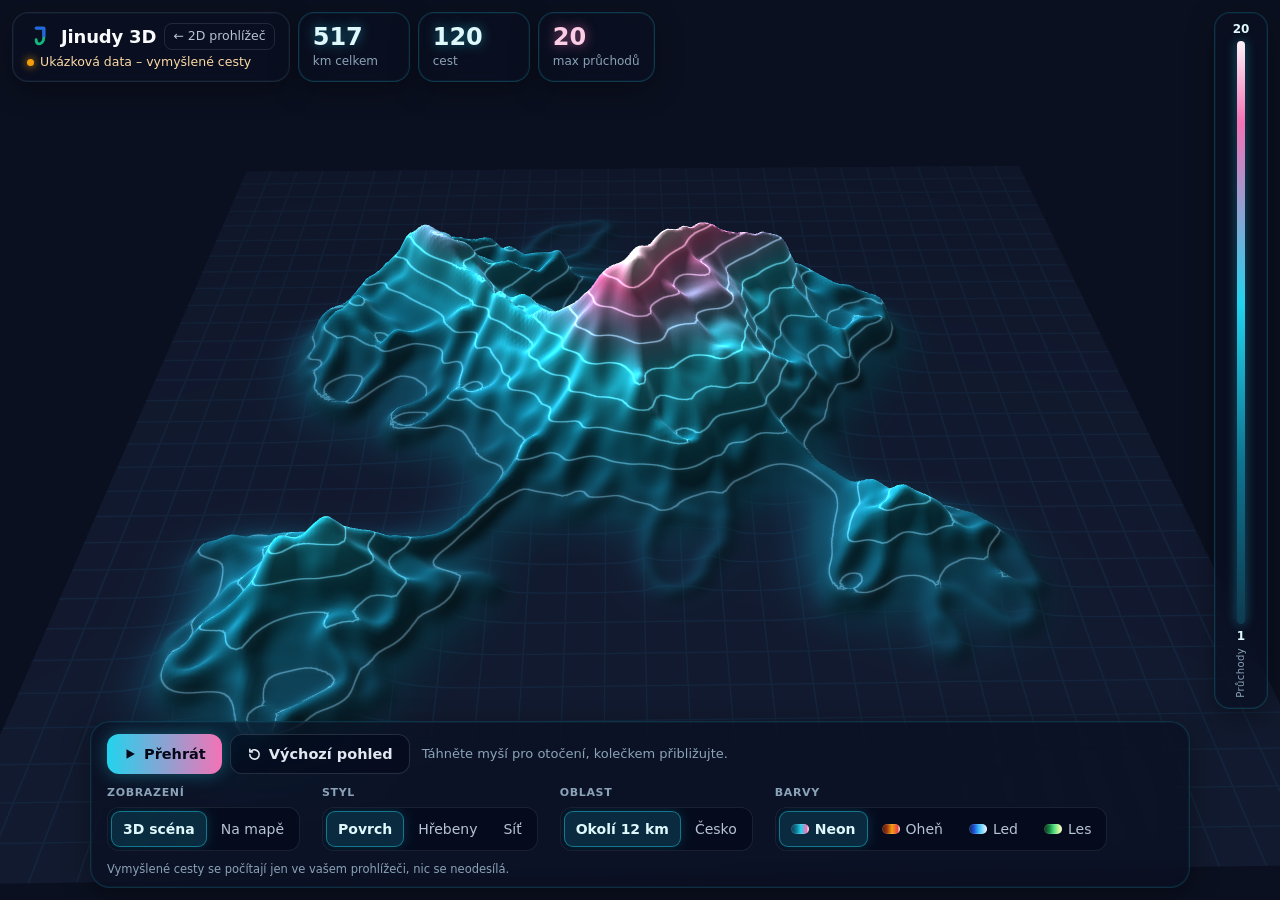
==== jinudy/3d/index.html @ 3bb47b7f "Jinudy 3D demo under /jinudy/3d/ (build from 3d-mountains 1912893)" ====
<!doctype html>
<html lang="cs">
  <head>
    <meta charset="UTF-8" />
    <meta name="viewport" content="width=device-width, initial-scale=1, viewport-fit=cover" />
    <meta name="referrer" content="no-referrer" />
    <!-- Only the page itself and the basemap of "Na mapě" (OpenFreeMap: style, tiles, sprites,
         fonts). The map worker is a file of the page; blob: is allowed for it as MapLibre's
         fallback. The data are generated in the page, nothing else is fetched or sent. -->
    <meta
      http-equiv="Content-Security-Policy"
      content="default-src 'none'; script-src 'self'; style-src 'self'; worker-src 'self' blob:; child-src 'self' blob:; img-src 'self' blob: data: https://tiles.openfreemap.org; connect-src 'self' blob: data: https://tiles.openfreemap.org; font-src 'self' data:; manifest-src 'self'; base-uri 'none'; form-action 'none'; object-src 'none'"
    />
    <meta name="description" content="Jinudy 3D: cesty jako datové pohoří – ukázka na vymyšlených cestách. Nic se neodesílá." />
    <meta name="robots" content="noindex" />
    <meta name="theme-color" content="#0b1020" />
    <link rel="icon" type="image/svg+xml" href="./assets/jinudy-mark-BnUxFgGj.svg" />
    <link rel="icon" type="image/png" sizes="32x32" href="./assets/jinudy-icon-32-CSOcz41V.png" />
    <link rel="apple-touch-icon" sizes="180x180" href="./assets/jinudy-apple-touch-icon-DQzBj3T3.png" />
    <title>Jinudy 3D – datové pohoří (ukázka)</title>
    <script type="module" crossorigin src="./assets/web3d-3YBXiS_0.js"></script>
    <link rel="stylesheet" crossorigin href="./assets/web3d-DH39uJz6.css">
  </head>
  <body>
    <div id="app"></div>
  </body>
</html>
---- jinudy/3d/assets/web3d-DH39uJz6.css ----
:root{--lightningcss-light: ;--lightningcss-dark:initial;color-scheme:dark;--w-font:-apple-system, BlinkMacSystemFont, "SF Pro Text", "Segoe UI", Roboto, system-ui, sans-serif;--w-num:ui-rounded, -apple-system, "SF Pro Rounded", "Segoe UI", system-ui, sans-serif;--w-text:#e2e8f0;--w-text-2:#b6c3d4;--w-muted:#8ba3b8;--w-glass:#0b10209e;--w-glass-line:#94a3b829;--safe-top:env(safe-area-inset-top,0px);--safe-bottom:env(safe-area-inset-bottom,0px);--safe-left:env(safe-area-inset-left,0px);--safe-right:env(safe-area-inset-right,0px)}*,:before,:after{box-sizing:border-box}html,body{overscroll-behavior:none;background:#0b1020;height:100%;margin:0;overflow:hidden}body{font:15px/1.35 var(--w-font);color:var(--w-text);-webkit-font-smoothing:antialiased;-webkit-text-size-adjust:100%;-moz-text-size-adjust:100%;text-size-adjust:100%;-webkit-tap-highlight-color:transparent}#app{height:100dvh;position:fixed;inset:0;overflow:hidden}button{font:inherit;color:inherit}a{color:inherit}.maplibregl-ctrl-bottom-right .maplibregl-ctrl-attrib{display:none}.seg-group[data-v-d39c70c4]{flex-direction:column;gap:6px;min-width:0;display:flex}.seg-group.off[data-v-d39c70c4]{opacity:.45}.seg-label[data-v-d39c70c4]{letter-spacing:.06em;text-transform:uppercase;color:var(--w-muted);font-size:11px;font-weight:600}.seg[data-v-d39c70c4]{scrollbar-width:none;background:#0206178c;border:1px solid #94a3b824;border-radius:12px;gap:2px;min-width:0;padding:3px;display:flex;overflow-x:auto}.seg[data-v-d39c70c4]::-webkit-scrollbar{display:none}.seg-btn[data-v-d39c70c4]{min-height:36px;color:var(--w-text-2);font:500 14px/1 var(--w-font);white-space:nowrap;cursor:pointer;background:0 0;border:0;border-radius:9px;flex:1 0 auto;justify-content:center;align-items:center;gap:6px;padding:0 12px;transition:background-color .15s,color .15s,box-shadow .15s;display:inline-flex}.seg-btn[data-v-d39c70c4]:hover:not(:disabled):not(.on){color:var(--w-text);background:#94a3b81a}.seg-btn.on[data-v-d39c70c4]{background:rgb(var(--p-glow-rgb) / .16);color:var(--p-text);box-shadow:0 0 0 1px rgb(var(--p-glow-rgb) / .45) inset, 0 0 14px rgb(var(--p-glow-rgb) / .18);font-weight:650}.seg-btn[data-v-d39c70c4]:focus-visible{outline:2px solid rgb(var(--p-glow-rgb) / .9);outline-offset:1px}.seg-btn[data-v-d39c70c4]:disabled{cursor:default}.swatch[data-v-d39c70c4]{border-radius:5px;width:18px;height:10px;box-shadow:inset 0 0 0 1px #ffffff1f}@media (prefers-reduced-motion:reduce){.seg-btn[data-v-d39c70c4]{transition:none}}.w3d[data-v-5d5a7fbb]{background:var(--p-bg);position:absolute;inset:0}.stage[data-v-5d5a7fbb]{position:absolute;inset:0}.scene[data-v-5d5a7fbb]{touch-action:none;outline:none;width:100%;height:100%;display:block}.maphost[data-v-5d5a7fbb]{position:absolute;inset:0;overflow:hidden}.glass[data-v-5d5a7fbb]{background:var(--w-glass);border:1px solid var(--w-glass-line);-webkit-backdrop-filter:blur(14px)saturate(1.2);backdrop-filter:blur(14px)saturate(1.2);box-shadow:0 8px 28px #00000059, 0 0 0 1px rgb(var(--p-glow-rgb) / .05) inset}.top[data-v-5d5a7fbb]{top:calc(var(--safe-top) + 12px);left:calc(var(--safe-left) + 12px);right:calc(var(--safe-right) + 76px);pointer-events:none;flex-wrap:wrap;align-items:stretch;gap:8px;display:flex;position:absolute}.top[data-v-5d5a7fbb]>*{pointer-events:auto}.brand[data-v-5d5a7fbb]{border-radius:16px;flex-direction:column;justify-content:center;gap:4px;padding:10px 14px;display:flex}.brand-row[data-v-5d5a7fbb]{align-items:center;gap:8px;display:flex}.logo[data-v-5d5a7fbb]{border-radius:7px;width:26px;height:26px}h1[data-v-5d5a7fbb]{font:700 18px/1.1 var(--w-font);letter-spacing:-.01em;color:#f8fafc;margin:0}.back[data-v-5d5a7fbb]{color:var(--w-text-2);white-space:nowrap;border:1px solid #94a3b82e;border-radius:8px;margin-left:auto;padding:4px 8px;font-size:12.5px;text-decoration:none}.back[data-v-5d5a7fbb]:hover{color:var(--p-text);border-color:rgb(var(--p-glow-rgb) / .5)}.back[data-v-5d5a7fbb]:focus-visible{outline:2px solid rgb(var(--p-glow-rgb) / .9);outline-offset:2px}.badge[data-v-5d5a7fbb]{color:#fcd9a5;align-items:center;gap:6px;margin:0;font-size:12.5px;display:flex}.dot[data-v-5d5a7fbb]{background:#f59e0b;border-radius:50%;flex:none;width:7px;height:7px;box-shadow:0 0 8px #f59e0b}.kpis[data-v-5d5a7fbb]{gap:8px;display:flex}.kpi[data-v-5d5a7fbb]{border-color:rgb(var(--p-glow-rgb) / .22);border-radius:16px;flex-direction:column;justify-content:center;gap:3px;min-width:112px;padding:10px 14px;display:flex}.kpi-v[data-v-5d5a7fbb]{font:650 24px/1.05 var(--w-num);color:var(--p-text);font-variant-numeric:tabular-nums;text-shadow:0 0 12px rgb(var(--p-glow-rgb) / .5)}.kpi-v.hot[data-v-5d5a7fbb]{color:var(--p-hot-text);text-shadow:0 0 12px rgb(var(--p-hot-rgb) / .6)}.kpi-l[data-v-5d5a7fbb]{color:var(--w-muted);white-space:nowrap;font-size:12px}.legend[data-v-5d5a7fbb]{top:calc(var(--safe-top) + 12px);right:calc(var(--safe-right) + 12px);bottom:calc(var(--panel-h) + var(--safe-bottom) + 24px);border-color:rgb(var(--p-glow-rgb) / .2);pointer-events:none;border-radius:16px;flex-direction:column;align-items:center;gap:6px;width:54px;padding:10px 0;display:flex;position:absolute}.legend-v[data-v-5d5a7fbb]{font:650 12px/1 var(--w-num);color:var(--p-text);font-variant-numeric:tabular-nums}.legend-bar[data-v-5d5a7fbb]{background:var(--p-legend);width:8px;min-height:40px;box-shadow:0 0 12px rgb(var(--p-glow-rgb) / .4);border-radius:4px;flex:1}.legend-t[data-v-5d5a7fbb]{color:var(--w-muted);letter-spacing:.04em;writing-mode:vertical-rl;font-size:10px;transform:rotate(180deg)}.toast[data-v-5d5a7fbb]{max-width:min(420px,100% - 32px);color:var(--w-text);border-radius:14px;align-items:center;gap:10px;padding:12px 18px;font-size:14px;display:flex;position:absolute;top:45%;left:50%;transform:translate(-50%,-50%)}.spinner[data-v-5d5a7fbb]{border:2px solid rgb(var(--p-glow-rgb) / .25);border-top-color:rgb(var(--p-glow-rgb) / .95);border-radius:50%;flex:none;width:16px;height:16px;animation:.8s linear infinite spin-5d5a7fbb}@keyframes spin-5d5a7fbb{to{transform:rotate(360deg)}}.panel[data-v-5d5a7fbb]{left:0;right:0;bottom:calc(var(--safe-bottom) + 12px);width:min(1100px, calc(100% - 24px - var(--safe-left) - var(--safe-right)));border-color:rgb(var(--p-glow-rgb) / .16);border-radius:20px;margin-inline:auto;padding:12px 16px 10px;position:absolute}.panel-head[data-v-5d5a7fbb]{align-items:center;gap:8px;display:flex}.play[data-v-5d5a7fbb],.ghost[data-v-5d5a7fbb],.toggle[data-v-5d5a7fbb]{cursor:pointer;min-height:40px;font:650 14.5px/1 var(--w-font);white-space:nowrap;border-radius:12px;align-items:center;gap:7px;padding:0 16px;display:inline-flex}.play[data-v-5d5a7fbb]{background:var(--p-button);color:#050816;box-shadow:0 0 18px rgb(var(--p-glow-rgb) / .35);border:0}.ghost[data-v-5d5a7fbb],.toggle[data-v-5d5a7fbb]{color:var(--w-text);background:#02061773;border:1px solid #94a3b838;font-weight:550}.ghost[data-v-5d5a7fbb]:hover:not(:disabled),.toggle[data-v-5d5a7fbb]:hover{border-color:rgb(var(--p-glow-rgb) / .5)}.play[data-v-5d5a7fbb]:disabled,.ghost[data-v-5d5a7fbb]:disabled{opacity:.5;cursor:default}.play[data-v-5d5a7fbb]:focus-visible,.ghost[data-v-5d5a7fbb]:focus-visible,.toggle[data-v-5d5a7fbb]:focus-visible{outline:2px solid rgb(var(--p-glow-rgb) / .9);outline-offset:2px}.play svg[data-v-5d5a7fbb]{fill:currentColor;width:14px;height:14px}.ghost svg[data-v-5d5a7fbb],.toggle svg[data-v-5d5a7fbb]{fill:none;stroke:currentColor;stroke-width:1.7px;stroke-linecap:round;stroke-linejoin:round;width:15px;height:15px}.toggle[data-v-5d5a7fbb]{margin-left:auto;display:none}.toggle svg[data-v-5d5a7fbb]{transition:transform .2s;transform:rotate(180deg)}.toggle svg.flip[data-v-5d5a7fbb]{transform:none}.hint[data-v-5d5a7fbb]{min-width:0;color:var(--w-muted);text-overflow:ellipsis;white-space:nowrap;flex:1;padding-left:4px;font-size:13px;overflow:hidden}.panel-body[data-v-5d5a7fbb]{flex-wrap:wrap;gap:12px 22px;margin-top:12px;display:flex}.credits[data-v-5d5a7fbb]{color:var(--w-muted);margin:10px 0 0;font-size:11.5px;line-height:1.4}.credits a[data-v-5d5a7fbb]{color:var(--w-text-2);text-underline-offset:2px;-webkit-text-decoration:underline #94a3b866;text-decoration:underline #94a3b866}.credits a[data-v-5d5a7fbb]:hover{color:var(--p-text)}.sep[data-v-5d5a7fbb]{margin:0 4px}@media (width<=699px){.top[data-v-5d5a7fbb]{right:calc(var(--safe-right) + 70px);left:calc(var(--safe-left) + 10px);top:calc(var(--safe-top) + 10px);gap:6px}.brand[data-v-5d5a7fbb]{border-radius:14px;flex:100%;padding:8px 10px}h1[data-v-5d5a7fbb]{font-size:16px}.logo[data-v-5d5a7fbb]{width:22px;height:22px}.badge[data-v-5d5a7fbb]{font-size:11.5px}.kpis[data-v-5d5a7fbb]{flex:100%;gap:6px}.kpi[data-v-5d5a7fbb]{border-radius:13px;flex:1 1 0;min-width:0;padding:7px 9px}.kpi-v[data-v-5d5a7fbb]{font-size:19px}.kpi-l[data-v-5d5a7fbb]{font-size:10.5px}.legend[data-v-5d5a7fbb]{top:calc(var(--safe-top) + 10px);right:calc(var(--safe-right) + 10px);width:50px;bottom:calc(var(--panel-h) + var(--safe-bottom) + 20px)}.panel[data-v-5d5a7fbb]{bottom:calc(var(--safe-bottom) + 10px);width:calc(100% - 20px - var(--safe-left) - var(--safe-right));border-radius:18px;padding:10px 10px 8px}.hint[data-v-5d5a7fbb]{display:none}.toggle[data-v-5d5a7fbb]{padding:0 12px;display:inline-flex}.play[data-v-5d5a7fbb]{padding:0 14px}.ghost[data-v-5d5a7fbb]{padding:0 12px}.ghost .lbl[data-v-5d5a7fbb]{display:none}.panel-body[data-v-5d5a7fbb]{flex-flow:column;gap:10px;max-height:44dvh;overflow-y:auto}.panel.closed .panel-body[data-v-5d5a7fbb]{display:none}.credits[data-v-5d5a7fbb]{margin-top:8px;font-size:10.5px}}@media (prefers-reduced-motion:reduce){.spinner[data-v-5d5a7fbb]{animation-duration:2.4s}.toggle svg[data-v-5d5a7fbb]{transition:none}}
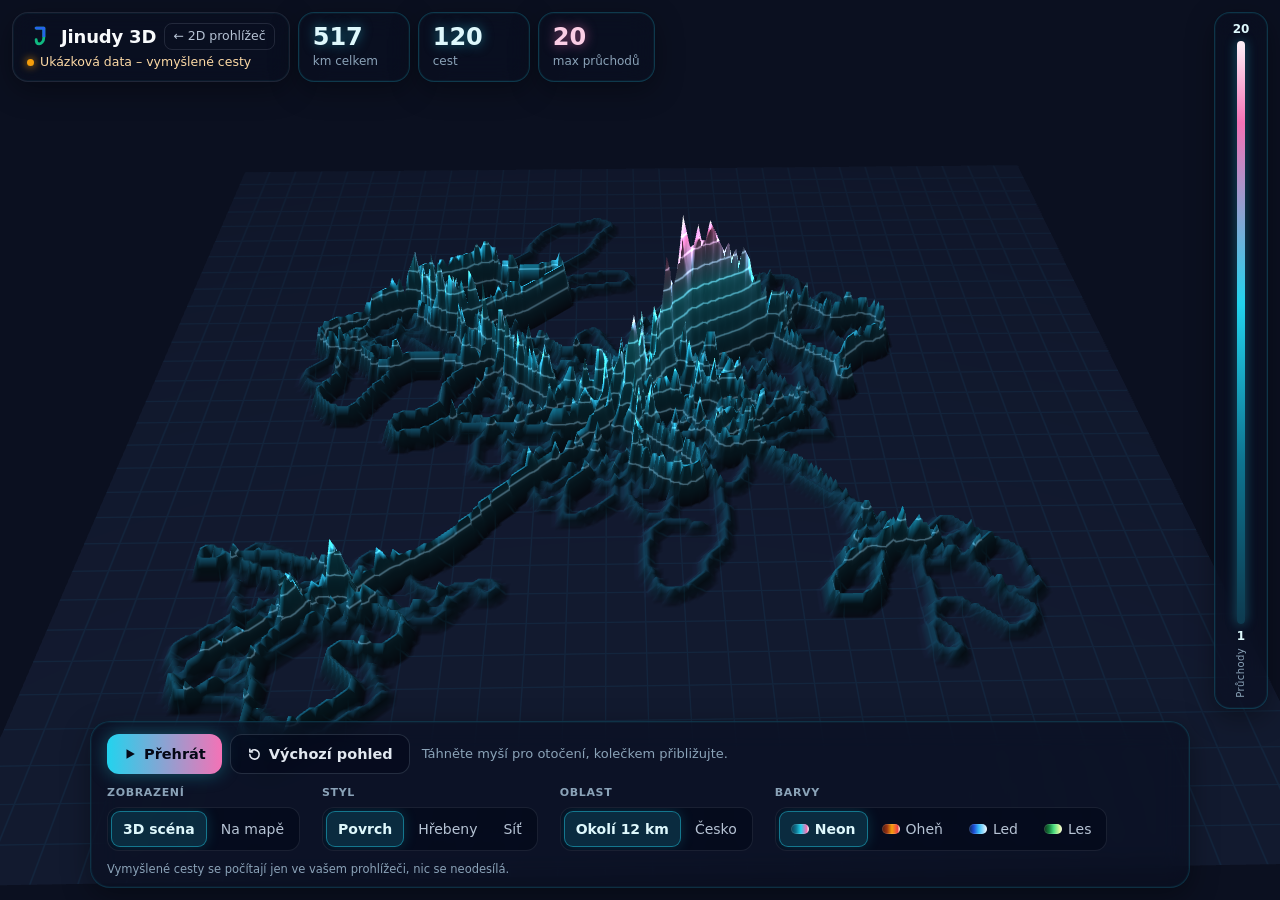
==== commit 74c7b58a: "3D demo: exact mountains – height = number of trips through the place (jinudy a4f891c)" ====
--- a/jinudy/3d/index.html
+++ b/jinudy/3d/index.html
@@ -18,7 +18,7 @@
     <link rel="icon" type="image/png" sizes="32x32" href="./assets/jinudy-icon-32-CSOcz41V.png" />
     <link rel="apple-touch-icon" sizes="180x180" href="./assets/jinudy-apple-touch-icon-DQzBj3T3.png" />
     <title>Jinudy 3D – datové pohoří (ukázka)</title>
-    <script type="module" crossorigin src="./assets/web3d-3YBXiS_0.js"></script>
+    <script type="module" crossorigin src="./assets/web3d-Dkor8vzP.js"></script>
     <link rel="stylesheet" crossorigin href="./assets/web3d-DH39uJz6.css">
   </head>
   <body>
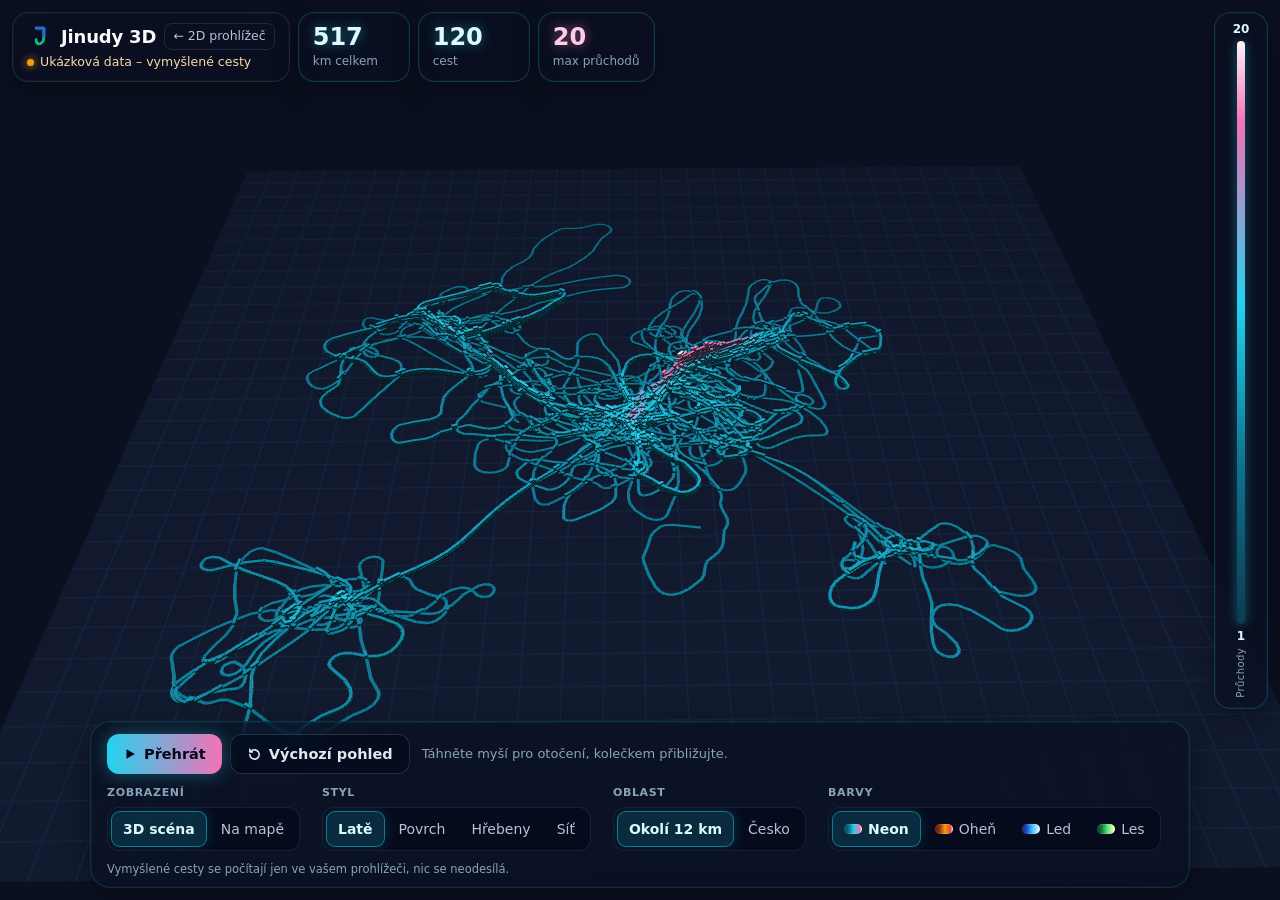
==== commit d47d21be: "3D demo: Latě – every trip one plank, stacked (jinudy ea4521f)" ====
--- a/jinudy/3d/index.html
+++ b/jinudy/3d/index.html
@@ -18,8 +18,8 @@
     <link rel="icon" type="image/png" sizes="32x32" href="./assets/jinudy-icon-32-CSOcz41V.png" />
     <link rel="apple-touch-icon" sizes="180x180" href="./assets/jinudy-apple-touch-icon-DQzBj3T3.png" />
     <title>Jinudy 3D – datové pohoří (ukázka)</title>
-    <script type="module" crossorigin src="./assets/web3d-Dkor8vzP.js"></script>
-    <link rel="stylesheet" crossorigin href="./assets/web3d-DH39uJz6.css">
+    <script type="module" crossorigin src="./assets/web3d-iBCcFLIH.js"></script>
+    <link rel="stylesheet" crossorigin href="./assets/web3d-E380zY1y.css">
   </head>
   <body>
     <div id="app"></div>
--- a/jinudy/3d/assets/web3d-E380zY1y.css
+++ b/jinudy/3d/assets/web3d-E380zY1y.css
@@ -0,0 +1 @@
+:root{--lightningcss-light: ;--lightningcss-dark:initial;color-scheme:dark;--w-font:-apple-system, BlinkMacSystemFont, "SF Pro Text", "Segoe UI", Roboto, system-ui, sans-serif;--w-num:ui-rounded, -apple-system, "SF Pro Rounded", "Segoe UI", system-ui, sans-serif;--w-text:#e2e8f0;--w-text-2:#b6c3d4;--w-muted:#8ba3b8;--w-glass:#0b10209e;--w-glass-line:#94a3b829;--safe-top:env(safe-area-inset-top,0px);--safe-bottom:env(safe-area-inset-bottom,0px);--safe-left:env(safe-area-inset-left,0px);--safe-right:env(safe-area-inset-right,0px)}*,:before,:after{box-sizing:border-box}html,body{overscroll-behavior:none;background:#0b1020;height:100%;margin:0;overflow:hidden}body{font:15px/1.35 var(--w-font);color:var(--w-text);-webkit-font-smoothing:antialiased;-webkit-text-size-adjust:100%;-moz-text-size-adjust:100%;text-size-adjust:100%;-webkit-tap-highlight-color:transparent}#app{height:100dvh;position:fixed;inset:0;overflow:hidden}button{font:inherit;color:inherit}a{color:inherit}.maplibregl-ctrl-bottom-right .maplibregl-ctrl-attrib{display:none}.seg-group[data-v-d39c70c4]{flex-direction:column;gap:6px;min-width:0;display:flex}.seg-group.off[data-v-d39c70c4]{opacity:.45}.seg-label[data-v-d39c70c4]{letter-spacing:.06em;text-transform:uppercase;color:var(--w-muted);font-size:11px;font-weight:600}.seg[data-v-d39c70c4]{scrollbar-width:none;background:#0206178c;border:1px solid #94a3b824;border-radius:12px;gap:2px;min-width:0;padding:3px;display:flex;overflow-x:auto}.seg[data-v-d39c70c4]::-webkit-scrollbar{display:none}.seg-btn[data-v-d39c70c4]{min-height:36px;color:var(--w-text-2);font:500 14px/1 var(--w-font);white-space:nowrap;cursor:pointer;background:0 0;border:0;border-radius:9px;flex:1 0 auto;justify-content:center;align-items:center;gap:6px;padding:0 12px;transition:background-color .15s,color .15s,box-shadow .15s;display:inline-flex}.seg-btn[data-v-d39c70c4]:hover:not(:disabled):not(.on){color:var(--w-text);background:#94a3b81a}.seg-btn.on[data-v-d39c70c4]{background:rgb(var(--p-glow-rgb) / .16);color:var(--p-text);box-shadow:0 0 0 1px rgb(var(--p-glow-rgb) / .45) inset, 0 0 14px rgb(var(--p-glow-rgb) / .18);font-weight:650}.seg-btn[data-v-d39c70c4]:focus-visible{outline:2px solid rgb(var(--p-glow-rgb) / .9);outline-offset:1px}.seg-btn[data-v-d39c70c4]:disabled{cursor:default}.swatch[data-v-d39c70c4]{border-radius:5px;width:18px;height:10px;box-shadow:inset 0 0 0 1px #ffffff1f}@media (prefers-reduced-motion:reduce){.seg-btn[data-v-d39c70c4]{transition:none}}.w3d[data-v-0719367e]{background:var(--p-bg);position:absolute;inset:0}.stage[data-v-0719367e]{position:absolute;inset:0}.scene[data-v-0719367e]{touch-action:none;outline:none;width:100%;height:100%;display:block}.maphost[data-v-0719367e]{position:absolute;inset:0;overflow:hidden}.glass[data-v-0719367e]{background:var(--w-glass);border:1px solid var(--w-glass-line);-webkit-backdrop-filter:blur(14px)saturate(1.2);backdrop-filter:blur(14px)saturate(1.2);box-shadow:0 8px 28px #00000059, 0 0 0 1px rgb(var(--p-glow-rgb) / .05) inset}.top[data-v-0719367e]{top:calc(var(--safe-top) + 12px);left:calc(var(--safe-left) + 12px);right:calc(var(--safe-right) + 76px);pointer-events:none;flex-wrap:wrap;align-items:stretch;gap:8px;display:flex;position:absolute}.top[data-v-0719367e]>*{pointer-events:auto}.brand[data-v-0719367e]{border-radius:16px;flex-direction:column;justify-content:center;gap:4px;padding:10px 14px;display:flex}.brand-row[data-v-0719367e]{align-items:center;gap:8px;display:flex}.logo[data-v-0719367e]{border-radius:7px;width:26px;height:26px}h1[data-v-0719367e]{font:700 18px/1.1 var(--w-font);letter-spacing:-.01em;color:#f8fafc;margin:0}.back[data-v-0719367e]{color:var(--w-text-2);white-space:nowrap;border:1px solid #94a3b82e;border-radius:8px;margin-left:auto;padding:4px 8px;font-size:12.5px;text-decoration:none}.back[data-v-0719367e]:hover{color:var(--p-text);border-color:rgb(var(--p-glow-rgb) / .5)}.back[data-v-0719367e]:focus-visible{outline:2px solid rgb(var(--p-glow-rgb) / .9);outline-offset:2px}.badge[data-v-0719367e]{color:#fcd9a5;align-items:center;gap:6px;margin:0;font-size:12.5px;display:flex}.dot[data-v-0719367e]{background:#f59e0b;border-radius:50%;flex:none;width:7px;height:7px;box-shadow:0 0 8px #f59e0b}.kpis[data-v-0719367e]{gap:8px;display:flex}.kpi[data-v-0719367e]{border-color:rgb(var(--p-glow-rgb) / .22);border-radius:16px;flex-direction:column;justify-content:center;gap:3px;min-width:112px;padding:10px 14px;display:flex}.kpi-v[data-v-0719367e]{font:650 24px/1.05 var(--w-num);color:var(--p-text);font-variant-numeric:tabular-nums;text-shadow:0 0 12px rgb(var(--p-glow-rgb) / .5)}.kpi-v.hot[data-v-0719367e]{color:var(--p-hot-text);text-shadow:0 0 12px rgb(var(--p-hot-rgb) / .6)}.kpi-l[data-v-0719367e]{color:var(--w-muted);white-space:nowrap;font-size:12px}.legend[data-v-0719367e]{top:calc(var(--safe-top) + 12px);right:calc(var(--safe-right) + 12px);bottom:calc(var(--panel-h) + var(--safe-bottom) + 24px);border-color:rgb(var(--p-glow-rgb) / .2);pointer-events:none;border-radius:16px;flex-direction:column;align-items:center;gap:6px;width:54px;padding:10px 0;display:flex;position:absolute}.legend-v[data-v-0719367e]{font:650 12px/1 var(--w-num);color:var(--p-text);font-variant-numeric:tabular-nums}.legend-bar[data-v-0719367e]{background:var(--p-legend);width:8px;min-height:40px;box-shadow:0 0 12px rgb(var(--p-glow-rgb) / .4);border-radius:4px;flex:1}.legend-t[data-v-0719367e]{color:var(--w-muted);letter-spacing:.04em;writing-mode:vertical-rl;font-size:10px;transform:rotate(180deg)}.toast[data-v-0719367e]{max-width:min(420px,100% - 32px);color:var(--w-text);border-radius:14px;align-items:center;gap:10px;padding:12px 18px;font-size:14px;display:flex;position:absolute;top:45%;left:50%;transform:translate(-50%,-50%)}.spinner[data-v-0719367e]{border:2px solid rgb(var(--p-glow-rgb) / .25);border-top-color:rgb(var(--p-glow-rgb) / .95);border-radius:50%;flex:none;width:16px;height:16px;animation:.8s linear infinite spin-0719367e}@keyframes spin-0719367e{to{transform:rotate(360deg)}}.panel[data-v-0719367e]{left:0;right:0;bottom:calc(var(--safe-bottom) + 12px);width:min(1100px, calc(100% - 24px - var(--safe-left) - var(--safe-right)));border-color:rgb(var(--p-glow-rgb) / .16);border-radius:20px;margin-inline:auto;padding:12px 16px 10px;position:absolute}.panel-head[data-v-0719367e]{align-items:center;gap:8px;display:flex}.play[data-v-0719367e],.ghost[data-v-0719367e],.toggle[data-v-0719367e]{cursor:pointer;min-height:40px;font:650 14.5px/1 var(--w-font);white-space:nowrap;border-radius:12px;align-items:center;gap:7px;padding:0 16px;display:inline-flex}.play[data-v-0719367e]{background:var(--p-button);color:#050816;box-shadow:0 0 18px rgb(var(--p-glow-rgb) / .35);border:0}.ghost[data-v-0719367e],.toggle[data-v-0719367e]{color:var(--w-text);background:#02061773;border:1px solid #94a3b838;font-weight:550}.ghost[data-v-0719367e]:hover:not(:disabled),.toggle[data-v-0719367e]:hover{border-color:rgb(var(--p-glow-rgb) / .5)}.play[data-v-0719367e]:disabled,.ghost[data-v-0719367e]:disabled{opacity:.5;cursor:default}.play[data-v-0719367e]:focus-visible,.ghost[data-v-0719367e]:focus-visible,.toggle[data-v-0719367e]:focus-visible{outline:2px solid rgb(var(--p-glow-rgb) / .9);outline-offset:2px}.play svg[data-v-0719367e]{fill:currentColor;width:14px;height:14px}.ghost svg[data-v-0719367e],.toggle svg[data-v-0719367e]{fill:none;stroke:currentColor;stroke-width:1.7px;stroke-linecap:round;stroke-linejoin:round;width:15px;height:15px}.toggle[data-v-0719367e]{margin-left:auto;display:none}.toggle svg[data-v-0719367e]{transition:transform .2s;transform:rotate(180deg)}.toggle svg.flip[data-v-0719367e]{transform:none}.hint[data-v-0719367e]{min-width:0;color:var(--w-muted);text-overflow:ellipsis;white-space:nowrap;flex:1;padding-left:4px;font-size:13px;overflow:hidden}.panel-body[data-v-0719367e]{flex-wrap:wrap;gap:12px 22px;margin-top:12px;display:flex}.credits[data-v-0719367e]{color:var(--w-muted);margin:10px 0 0;font-size:11.5px;line-height:1.4}.credits a[data-v-0719367e]{color:var(--w-text-2);text-underline-offset:2px;-webkit-text-decoration:underline #94a3b866;text-decoration:underline #94a3b866}.credits a[data-v-0719367e]:hover{color:var(--p-text)}.sep[data-v-0719367e]{margin:0 4px}@media (width<=699px){.top[data-v-0719367e]{right:calc(var(--safe-right) + 70px);left:calc(var(--safe-left) + 10px);top:calc(var(--safe-top) + 10px);gap:6px}.brand[data-v-0719367e]{border-radius:14px;flex:100%;padding:8px 10px}h1[data-v-0719367e]{font-size:16px}.logo[data-v-0719367e]{width:22px;height:22px}.badge[data-v-0719367e]{font-size:11.5px}.kpis[data-v-0719367e]{flex:100%;gap:6px}.kpi[data-v-0719367e]{border-radius:13px;flex:1 1 0;min-width:0;padding:7px 9px}.kpi-v[data-v-0719367e]{font-size:19px}.kpi-l[data-v-0719367e]{font-size:10.5px}.legend[data-v-0719367e]{top:calc(var(--safe-top) + 10px);right:calc(var(--safe-right) + 10px);width:50px;bottom:calc(var(--panel-h) + var(--safe-bottom) + 20px)}.panel[data-v-0719367e]{bottom:calc(var(--safe-bottom) + 10px);width:calc(100% - 20px - var(--safe-left) - var(--safe-right));border-radius:18px;padding:10px 10px 8px}.hint[data-v-0719367e]{display:none}.toggle[data-v-0719367e]{padding:0 12px;display:inline-flex}.play[data-v-0719367e]{padding:0 14px}.ghost[data-v-0719367e]{padding:0 12px}.ghost .lbl[data-v-0719367e]{display:none}.panel-body[data-v-0719367e]{flex-flow:column;gap:10px;max-height:44dvh;overflow-y:auto}.panel.closed .panel-body[data-v-0719367e]{display:none}.credits[data-v-0719367e]{margin-top:8px;font-size:10.5px}}@media (prefers-reduced-motion:reduce){.spinner[data-v-0719367e]{animation-duration:2.4s}.toggle svg[data-v-0719367e]{transition:none}}
